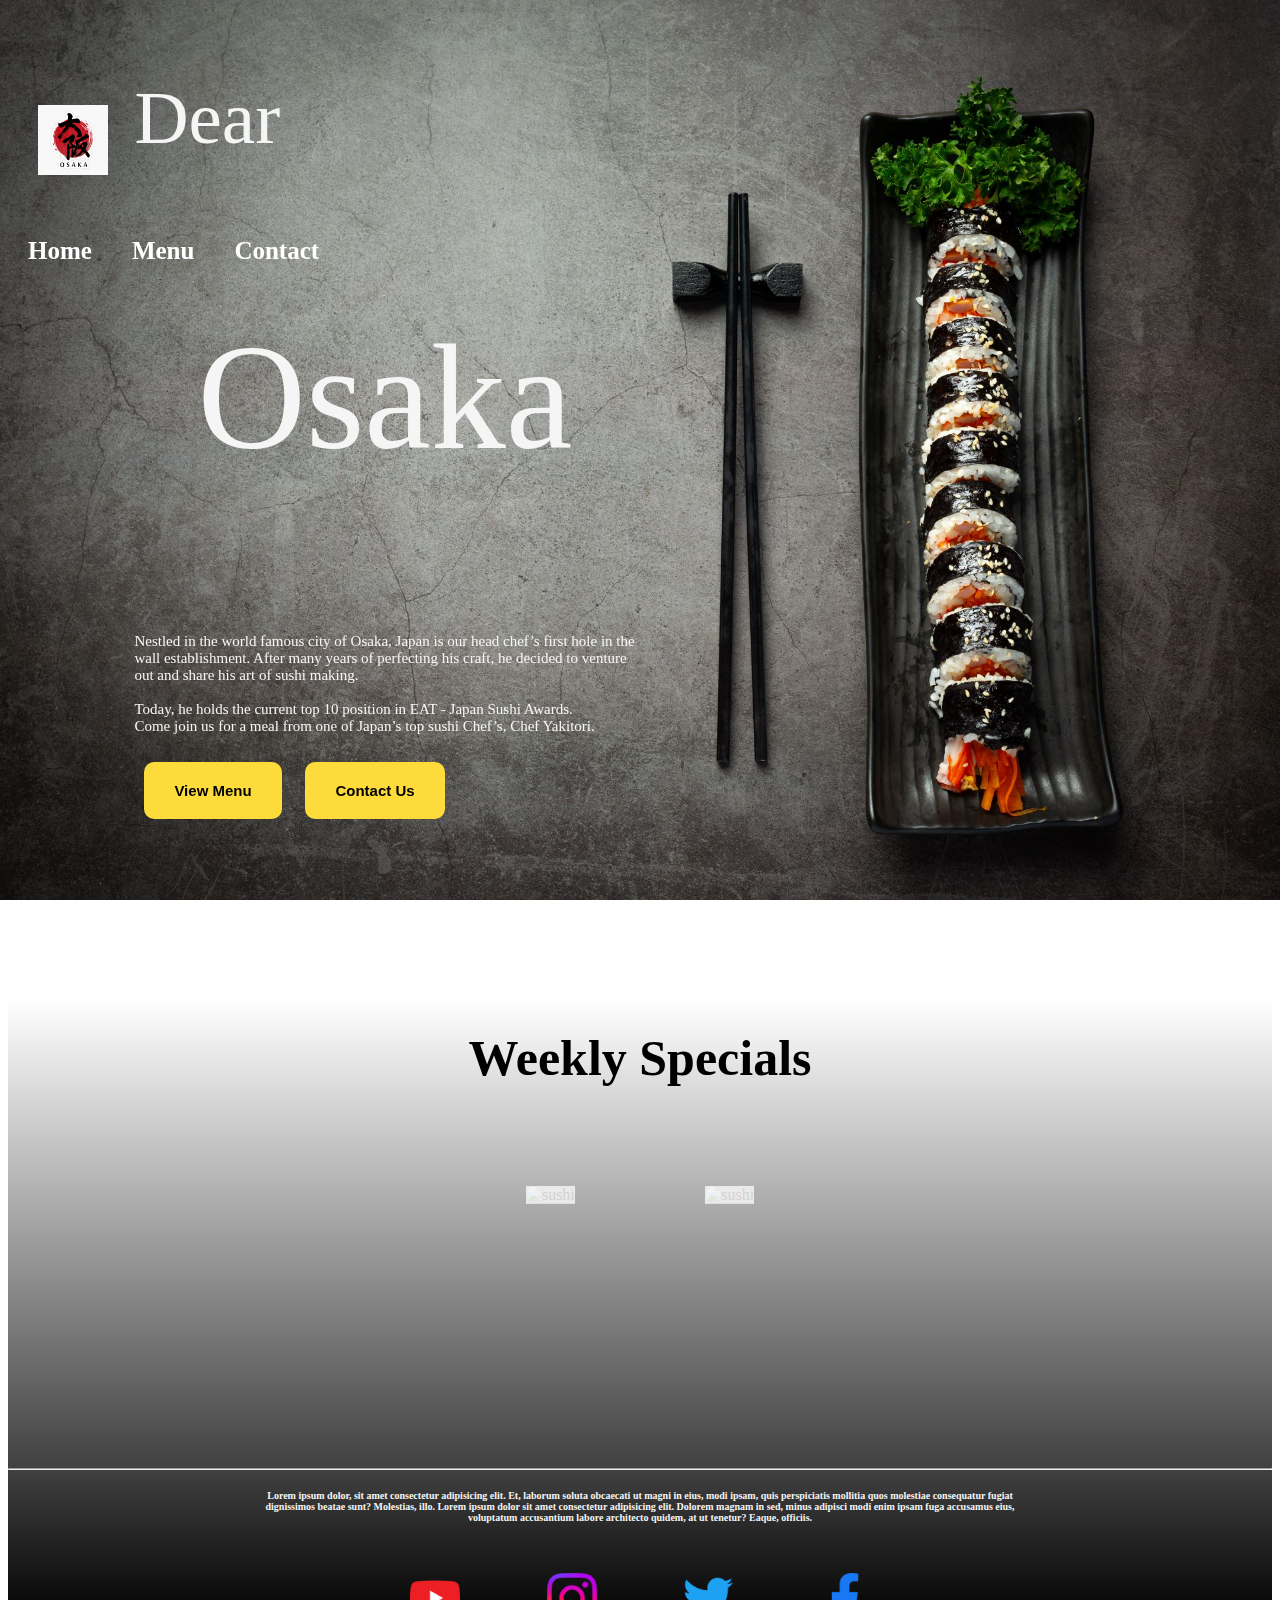
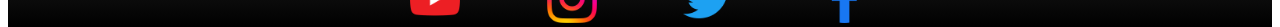
==== index.html @ d9e3b938 "added files" ====
<!DOCTYPE html>
<html lang="en">
  <head>
    <meta charset="utf-8" />
    <meta name="viewport" content="width=device-width" />
    <title>Dear Osaka</title>
    <link rel="stylesheet" href="style.css" />
    <link
      href="https://cdn.jsdelivr.net/npm/bootstrap@5.3.0-alpha1/dist/css/bootstrap.min.css"
      rel="stylesheet"
      integrity="sha384-GLhlTQ8iRABdZLl6O3oVMWSktQOp6b7In1Zl3/Jr59b6EGGoI1aFkw7cmDA6j6gD"
      crossorigin="anonymous"
    />
  </head>

  <!--  BACKGROUND  -->

  <body class="bg1" background="sushi1.0.jpg">
    <!--   NAV BAR  -->
    <nav>
      <div class="navbar">
        <div class="logo">
          <img class="hero" src="osaka.jpg" alt="osaka" />
        </div>
        <div class="link">
          <a href="index.html">Home</a>
          <a href="menu.html">Menu</a>
          <a href="contact.html">Contact</a>
        </div>
      </div>
    </nav>

    <!-- BODY AND INTRO  -->
    <section class="intro">
      <p class="dear">Dear</p>
      <p class="Osaka">Osaka</p>
      <p class="p">
        Nestled in the world famous city of Osaka, Japan is our head chef’s
        first hole in the wall establishment. After many years of perfecting his
        craft, he decided to venture out and share his art of sushi making.<br /><br />
        Today, he holds the current top 10 position in EAT - Japan Sushi Awards.
        <br />
        Come join us for a meal from one of Japan’s top sushi Chef’s, Chef
        Yakitori. <br /><br />
        <button class="button">
          <a class="button1" href="menu.html"> View Menu </a>
        </button>
        <button class="button">
          <a class="button1" href="contact.html"> Contact Us </a>
        </button>
      </p>
    </section>

    <!-- SPECIALS   -->
    <section class="specials">
      <h1 class="specialsheadline">Weekly Specials</h1>
      <div class="cards1">
        <a class="card1">
          <img src="assets/3-min.jpg" class="cardImage2" alt="sushi" />
          <div class="cardOverlay1">
            <div class="cardHeader1">
              <div class="cardHeaderText1">
                <h3 class="cardTitle1">Classic Roll C</h3>
              </div>
            </div>
            <p class="cardDescription1">
              Lorem ipsum dolor sit amet consectetur adipisicing elit.
              Asperiores, blanditiis?
            </p>
          </div>
        </a>
      </div>
      <div class="cards1">
        <a class="card1">
          <img src="assets/4-min.jpg" class="cardImage2" alt="sushi" />
          <div class="cardOverlay1">
            <div class="cardHeader1">
              <div class="cardHeaderText1">
                <h3 class="cardTitle1">Classic Roll D</h3>
              </div>
            </div>
            <p class="cardDescription1">
              Lorem ipsum dolor sit amet consectetur adipisicing elit.
              Asperiores, blanditiis?
            </p>
          </div>
        </a>
      </div>
      <hr />
      <p class="footerp">
        Lorem ipsum dolor, sit amet consectetur adipisicing elit. Et, laborum
        soluta obcaecati ut magni in eius, modi ipsam, quis perspiciatis
        mollitia quos molestiae consequatur fugiat dignissimos beatae sunt?
        Molestias, illo. Lorem ipsum dolor sit amet consectetur adipisicing
        elit. Dolorem magnam in sed, minus adipisci modi enim ipsam fuga
        accusamus eius, voluptatum accusantium labore architecto quidem, at ut
        tenetur? Eaque, officiis.
      </p>

      <!--   FOOTERFOOTERFOOTERFOOTER -->

      <footer class="contactMe">
        <a href="https://www.youtube.com"
          ><img src="assets/youtube.png" width="50px" alt="youtube"
        /></a>
        <a href="https://www.instagram.com/"
          ><img src="assets/insta.png" width="50px" alt="instagram"
        /></a>
        <a href="https://www.twitter.com"
          ><img src="assets/twitter.png" width="50px" alt="twitter"
        /></a>
        <a href="https://www.facebook.com"
          ><img src="assets/FB.png" width="50px" alt="facebook"
        /></a>
      </footer>
    </section>
  </body>
</html>
---- style.css ----
html,
body {
  height: 100%;
}

/*BACKGROUND IMG BACKGROUND IMG BACKGROUND IMG BACKGROUND IMG BACKGROUND IMG BACKGROUND IMG BACKGROUND IMG BACKGROUND IMG  */
.bg1 {
  background-size: 100vw 100vh;
  background-repeat: no-repeat;
  background-attachment: fixed;
}
.bg2 {
  background-size: 100%;
  background-position: center;
}

/* NAVBAR  NAVBAR  NAVBAR  NAVBAR  NAVBAR  NAVBAR  NAVBAR  NAVBAR  NAVBAR  NAVBAR  NAVBAR  NAVBAR  NAVBAR  NAVBAR  NAVBAR */
.navbar {
  position: fixed;
  font-weight: bold;
  font-size: 50px;
  font-family: "Times New Roman", Times, serif, sans-serif;
}

.hero {
  width: 7%;
  margin: 3%;
}

.link {
  display: flex;
  flex-direction: row;
}

.link a {
  padding: 20px;
  list-style: none;
  font-size: 25px;
  margin-bottom: 40px;
  color: white;
  text-decoration: none;
  font-weight: bold;
}

.navbar a:hover {
  color: #fddb3a;
}

/*  INDEX INDEX INDEX INDEX INDEX INDEX INDEX INDEX INDEX INDEX INDEX INDEX INDEX INDEX INDEX INDEX INDEX INDEX INDEX */
.intro {
  font-family: "Times New Roman", Times, serif, sans-serif;
  color: whitesmoke;
}

.dear {
  font-size: 75px;
  padding-left: 10%;
}

.Osaka {
  padding-left: 15%;
  font-size: 150px;
}

.p {
  font-size: 15px;
  flex-wrap: wrap;
  margin-left: 10%;
  margin-bottom: 3%;
  margin-right: 50%;
  position: relative;
}

.button1 {
  text-decoration: none;
  color: black;
}

.button {
  border: none;
  background-color: #fddb3a;
  padding: 20px 30px;
  font-weight: bold;
  border-radius: 10px;
  font-size: 15px;
  margin: 10px;
}

/*  SPECIALS SPECIALS SPECIALS SPECIALS SPECIALS SPECIALS  */

.specials {
  text-align: center;
  margin-top: 100px;
  font-family: "Times New Roman", Times, serif, sans-serif;
  background-color: black;
  background-image: linear-gradient(to top, black, white 90%);
}

.specialsheadline {
  display: flex;
  justify-content: center;
  font-size: 50px;
  padding-top: 100px;
  font-family: act, fantasy;
}

.h1 {
  margin: 200px;
}

.cards1 {
  display: inline-block;
  align-items: center;
  padding: 5%;
  margin-top: 200px;
}

.card1 {
  position: relative;
  display: block;
  overflow: hidden;
  margin-bottom: -15%;
  top: -200px;
  margin-top: 5%;
  color: black;
}

.cardOverlay1 {
  position: absolute;
  bottom: 0;
  left: 0;
  right: 0;
  background-color: whitesmoke;
  transform: translateY(100%);
  transition: 0.2s ease-in-out;
  opacity: 85%;
}

.card1:hover .cardOverlay1 {
  transform: translateY(0);
}

.cardHeader1 {
  position: relative;
  display: flex;
  align-items: center;
  background-color: whitesmoke;
  transform: translateY(-100%);
  transition: 0.2s ease-in-out;
}

.card1:hover .cardHeader1 {
  transform: translateY(0);
}

.cardHeaderText1 {
  margin-left: 100px;
}

.cardTitle1 {
  font-size: 30px;
  align-items: center;
  font-weight: bold;
}

.cardDescription1 {
  padding: 10%;
  justify-content: center;
  font-size: 20px;
}

.card1 .cardImage2 {
  height: 25em;
  width: 25em;
  border-radius: 10px;
}

/* MENU MENU MENU MENU MENU MENU MENU MENU MENU MENU MENU MENU MENU MENU MENU MENU MENU MENU MENU MENU MENU MENU MENU */

.product-list {
  padding-left: 5em;
  padding-right: 5em;
}

.product-list .card {
  background-color: white;
  border-radius: 10px;
  padding: 1em;
  box-shadow: 0px 10px 5px #b2bec3;
  text-align: center;
  font-family: "Poppins";
}

.mp {
  margin-top: 10px;
}

.card .title {
  font-size: 18px;
  font-weight: bold;
}

.card img {
  border-radius: 5px;
  width: 80%;
  height: 100%;
}

.card .text {
  text-align: left;
  margin-top: 2em;
  margin-left: 2em;
  margin-bottom: 1.5em;
  font-size: 14px;
}

.buy-button {
  background-color: #f9ca24;
  border-radius: 25px;
  font-weight: bold;
  width: 100%;
  text-decoration: none;
  color: initial;
}

.buy-button:hover {
  box-shadow: 0px 5px 5px #b2bec3;
}

.product-container {
  display: grid;
  grid-template-columns: 1fr 1fr 1fr 1fr;
  grid-column-gap: 40px;
  grid-row-gap: 40px;
}

.align-center {
  text-align: center;
  color: whitesmoke;
  margin: 20px;
  margin-bottom: 20px;
}

.card:hover img {
  transform: scale(1.08);
  transition: 1s ease;
}

.card:hover .text,
.card:hover .title {
  opacity: 0;
}

/* CONTACT CONTACT CONTACT CONTACT CONTACT CONTACT CONTACT CONTACT CONTACT CONTACT CONTACT CONTACT CONTACT CONTACT  */

.contact {
  margin-left: 5%;
  margin-right: 65%;
  font-family: "Times New Roman", Times, serif, sans-serif;
}
.questions {
  display: flex;
  justify-content: center;
  font-size: 25px;
  color: whitesmoke;
}

.form {
  display: block;
  margin: 18px;
}

.form-label {
  color: white;
  margin-top: 10px;
}

.btn {
  margin-top: 10px;
  margin-left: 25px;
}

/* FOOTER FOOTER FOOTER FOOTER FOOTER FOOTER FOOTER FOOTER FOOTER FOOTER FOOTER FOOTER FOOTER FOOTER FOOTER FOOTER  */

.footerp {
  position: relative;
  justify-content: center;
  align-items: baseline;
  font-weight: bolder;
  color: whitesmoke;
  font-size: 10px;
  margin-top: 20px;
  margin-left: 20%;
  margin-right: 20%;
}

.contactMe {
  display: flex;
  position: relative;
  justify-content: space-evenly;
  width: 50%;
  margin-left: auto;
  margin-right: auto;
  margin-top: 50px;
}

.contactMe {
  display: flex;
  position: relative;
  justify-content: space-evenly;
  width: 50%;
  margin-left: auto;
  margin-right: auto;
  margin-top: 50px;
}
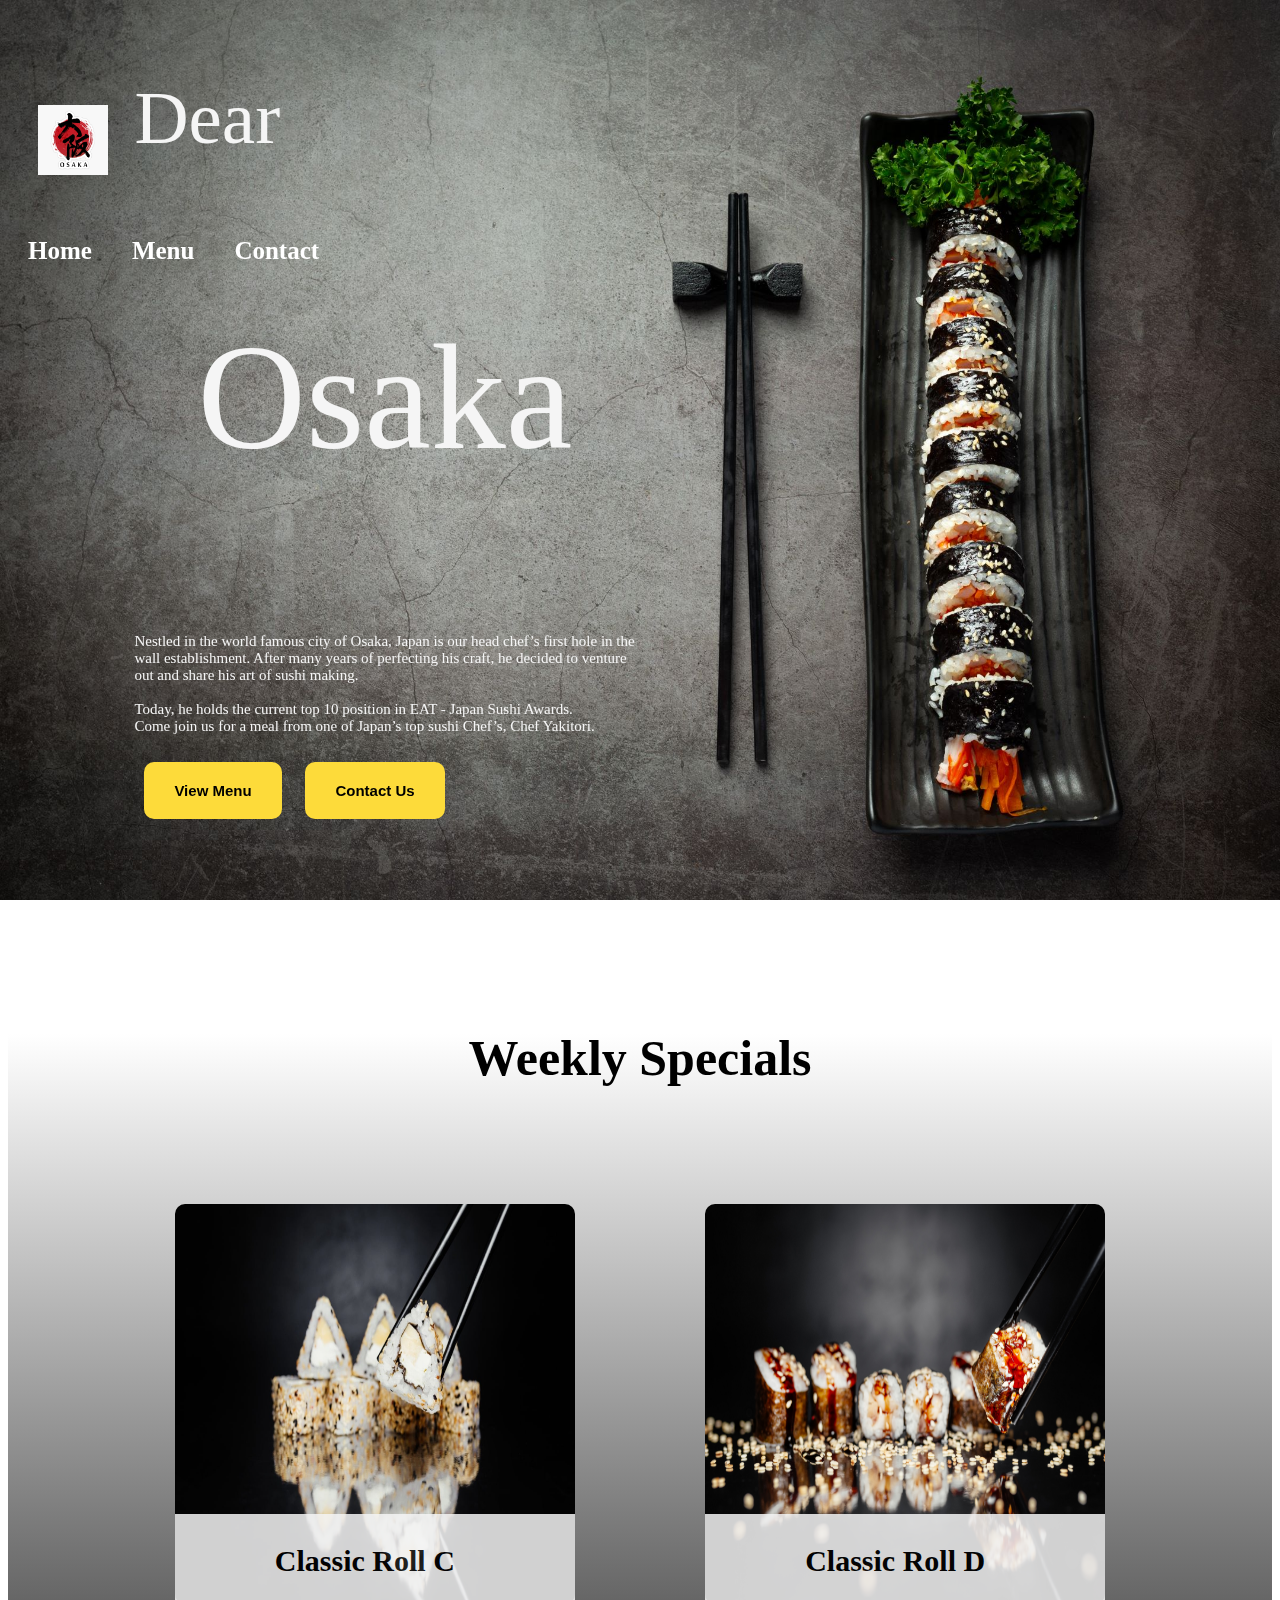
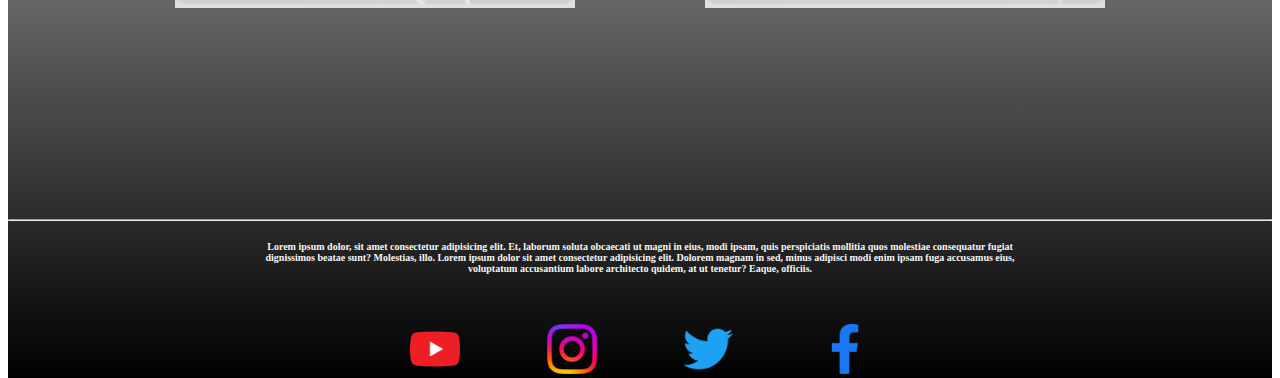
==== commit d249abe1: "updated html" ====
--- a/index.html
+++ b/index.html
@@ -56,7 +56,7 @@
       <h1 class="specialsheadline">Weekly Specials</h1>
       <div class="cards1">
         <a class="card1">
-          <img src="assets/3-min.jpg" class="cardImage2" alt="sushi" />
+          <img src="assets/3.AVIF" class="cardImage2" alt="sushi" />
           <div class="cardOverlay1">
             <div class="cardHeader1">
               <div class="cardHeaderText1">
@@ -72,7 +72,7 @@
       </div>
       <div class="cards1">
         <a class="card1">
-          <img src="assets/4-min.jpg" class="cardImage2" alt="sushi" />
+          <img src="assets/4.AVIF" class="cardImage2" alt="sushi" />
           <div class="cardOverlay1">
             <div class="cardHeader1">
               <div class="cardHeaderText1">
